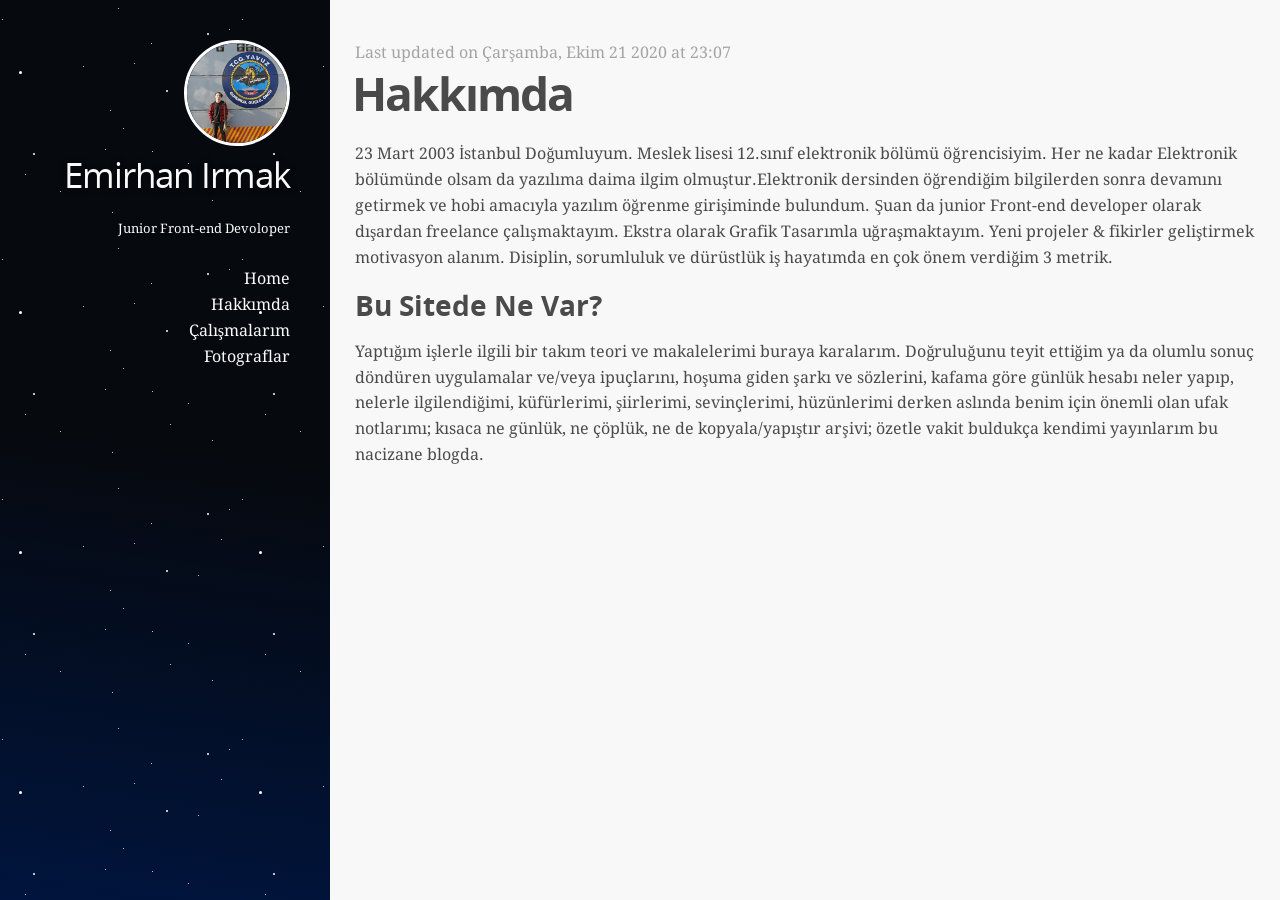
==== about/index.html @ 4f7a26f6 "first blog" ====
<!DOCTYPE html><html lang="en-us"><head><meta charset="UTF-8"><meta http-equiv="X-UA-Compatible" content="IE=edge,chrome=1"><title>Emirhan Irmak</title><meta name="description"><meta name="generator" content="Emirhan Irmak"><meta name="author" content="Emirhan Irmak, contact@emirhanirmak.me"><meta name="keywords" content="Junior Front-end devoloper"><meta name="HandheldFriendly" content="True"><meta name="MobileOptimized" content="320"><meta name="viewport" content="width=device-width,initial-scale=1.0,maximum-scale=1,user-scalable=0"><link rel="stylesheet" type="text/css" href="/styles/screen.css"><link rel="apple-touch-icon" sizes="57x57" href="/images/apple-touch-icon-57x57.png"><link rel="apple-touch-icon" sizes="60x60" href="/images/apple-touch-icon-60x60.png"><link rel="apple-touch-icon" sizes="72x72" href="/images/apple-touch-icon-72x72.png"><link rel="apple-touch-icon" sizes="76x76" href="/images/apple-touch-icon-76x76.png"><link rel="apple-touch-icon" sizes="114x114" href="/images/apple-touch-icon-114x114.png"><link rel="apple-touch-icon" sizes="120x120" href="/images/apple-touch-icon-120x120.png"><link rel="apple-touch-icon" sizes="144x144" href="/images/apple-touch-icon-144x144.png"><link rel="apple-touch-icon" sizes="152x152" href="/images/apple-touch-icon-152x152.png"><link rel="apple-touch-icon" sizes="180x180" href="/images/apple-touch-icon-180x180.png"><link rel="icon" type="image/png" sizes="16x16" href="/images/favicon-16x16.png"><link rel="icon" type="image/png" sizes="32x32" href="/images/favicon-32x32.png"><link rel="icon" type="image/png" sizes="96x96" href="/images/favicon-96x96.png"><link rel="icon" type="image/png" sizes="160x160" href="/images/favicon-160x160.png"><link rel="icon" type="image/png" sizes="192x192" href="/images/favicon-192x192.png"><meta name="msapplication-TileColor" content="#121315"><meta name="msapplication-TileImage" content="/images/mstile-144x144.png"></head><body itemscope itemtype="https://schema.org/WebPage"><header itemscope itemtype="https://schema.org/WPHeader"><a href="/"><img src="/images/yavuz.jpg" alt="Emirhan Irmak" title="Emirhan Irmak"></a><h1><a href="/" alt="Emirhan Irmak" title="Emirhan Irmak" itemprop="headline">Emirhan Irmak</a></h1><p itemprop="description">Junior Front-end Devoloper </p><nav itemscope itemtype="https://schema.org/SiteNavigationElement"><ul><li itemprop="name"><a href="/" alt="Home" title="Home" itemprop="url">Home</a></li><li itemprop="name"><a href="/about" alt="Hakkımda" title="Hakkımda" itemprop="url">Hakkımda</a></li><li itemprop="name"><a href="/works" alt="Çalışmalarım" title="Çalışmalarım" itemprop="url">Çalışmalarım</a></li><li itemprop="name"><a href="/images" alt="Fotograflar" title="Fotograflar" itemprop="url">Fotograflar</a></li></ul></nav><div class="space"></div></header><main itemscope itemtype="https://schema.org/Blog"><section class="posts"></section><article class="full"><h1 itemprop="headline"></h1><span class="post-meta">Last updated on<time itemprop="dateModified" datetime="2020-10-21T20:07:52.603Z"> Çarşamba, Ekim 21 2020 at 23:07</time></span><h1 id="Hakkimda"><a href="#Hakkimda" class="headerlink" title="Hakkımda"></a>Hakkımda</h1><p> 23 Mart 2003 İstanbul Doğumluyum. Meslek lisesi 12.sınıf elektronik bölümü öğrencisiyim. Her ne kadar Elektronik bölümünde olsam da yazılıma daima ilgim olmuştur.Elektronik dersinden öğrendiğim bilgilerden sonra devamını getirmek ve hobi amacıyla yazılım öğrenme girişiminde bulundum. Şuan da junior Front-end developer olarak dışardan freelance çalışmaktayım. Ekstra olarak Grafik Tasarımla uğraşmaktayım. Yeni projeler &amp; fikirler geliştirmek motivasyon alanım. Disiplin, sorumluluk ve dürüstlük iş hayatımda en çok önem verdiğim 3 metrik.</p>
<h3 id="Bu-Sitede-Ne-Var"><a href="#Bu-Sitede-Ne-Var" class="headerlink" title="Bu Sitede Ne Var?"></a>Bu Sitede Ne Var?</h3><p>  Yaptığım işlerle ilgili bir takım teori ve makalelerimi buraya karalarım. Doğruluğunu teyit ettiğim ya da olumlu sonuç döndüren uygulamalar ve/veya ipuçlarını, hoşuma giden şarkı ve sözlerini, kafama göre günlük hesabı neler yapıp, nelerle ilgilendiğimi, küfürlerimi, şiirlerimi, sevinçlerimi, hüzünlerimi derken aslında benim için önemli olan ufak notlarımı; kısaca ne günlük, ne çöplük, ne de kopyala/yapıştır arşivi; özetle vakit buldukça kendimi yayınlarım bu nacizane blogda.</p>
</article></main></body></html>
---- styles/screen.css ----
/*! normalize.css v3.0.2 | MIT License | git.io/normalize */

/**
 * 1. Set default font family to sans-serif.
 * 2. Prevent iOS text size adjust after orientation change, without disabling
 *    user zoom.
 */

html {
  font-family: sans-serif; /* 1 */
  -ms-text-size-adjust: 100%; /* 2 */
  -webkit-text-size-adjust: 100%; /* 2 */
}

/**
 * Remove default margin.
 */

body {
  margin: 0;
}

/* HTML5 display definitions
   ========================================================================== */

/**
 * Correct `block` display not defined for any HTML5 element in IE 8/9.
 * Correct `block` display not defined for `details` or `summary` in IE 10/11
 * and Firefox.
 * Correct `block` display not defined for `main` in IE 11.
 */

article,
aside,
details,
figcaption,
figure,
footer,
header,
hgroup,
main,
menu,
nav,
section,
summary {
  display: block;
}

/**
 * 1. Correct `inline-block` display not defined in IE 8/9.
 * 2. Normalize vertical alignment of `progress` in Chrome, Firefox, and Opera.
 */

audio,
canvas,
progress,
video {
  display: inline-block; /* 1 */
  vertical-align: baseline; /* 2 */
}

/**
 * Prevent modern browsers from displaying `audio` without controls.
 * Remove excess height in iOS 5 devices.
 */

audio:not([controls]) {
  display: none;
  height: 0;
}

/**
 * Address `[hidden]` styling not present in IE 8/9/10.
 * Hide the `template` element in IE 8/9/11, Safari, and Firefox < 22.
 */

[hidden],
template {
  display: none;
}

/* Links
   ========================================================================== */

/**
 * Remove the gray background color from active links in IE 10.
 */

a {
  background-color: transparent;
}

/**
 * Improve readability when focused and also mouse hovered in all browsers.
 */

a:active,
a:hover {
  outline: 0;
}

/* Text-level semantics
   ========================================================================== */

/**
 * Address styling not present in IE 8/9/10/11, Safari, and Chrome.
 */

abbr[title] {
  border-bottom: 1px dotted;
}

/**
 * Address style set to `bolder` in Firefox 4+, Safari, and Chrome.
 */

b,
strong {
  font-weight: bold;
}

/**
 * Address styling not present in Safari and Chrome.
 */

dfn {
  font-style: italic;
}

/**
 * Address variable `h1` font-size and margin within `section` and `article`
 * contexts in Firefox 4+, Safari, and Chrome.
 */

h1 {
  font-size: 2em;
  margin: 0.67em 0;
}

/**
 * Address styling not present in IE 8/9.
 */

mark {
  background: #ff0;
  color: #000;
}

/**
 * Address inconsistent and variable font size in all browsers.
 */

small {
  font-size: 80%;
}

/**
 * Prevent `sub` and `sup` affecting `line-height` in all browsers.
 */

sub,
sup {
  font-size: 75%;
  line-height: 0;
  position: relative;
  vertical-align: baseline;
}

sup {
  top: -0.5em;
}

sub {
  bottom: -0.25em;
}

/* Embedded content
   ========================================================================== */

/**
 * Remove border when inside `a` element in IE 8/9/10.
 */

img {
  border: 0;
}

/**
 * Correct overflow not hidden in IE 9/10/11.
 */

svg:not(:root) {
  overflow: hidden;
}

/* Grouping content
   ========================================================================== */

/**
 * Address margin not present in IE 8/9 and Safari.
 */

figure {
  margin: 1em 40px;
}

/**
 * Address differences between Firefox and other browsers.
 */

hr {
  -moz-box-sizing: content-box;
  box-sizing: content-box;
  height: 0;
}

/**
 * Contain overflow in all browsers.
 */

pre {
  overflow: auto;
}

/**
 * Address odd `em`-unit font size rendering in all browsers.
 */

code,
kbd,
pre,
samp {
  font-family: monospace, monospace;
  font-size: 1em;
}

/* Forms
   ========================================================================== */

/**
 * Known limitation: by default, Chrome and Safari on OS X allow very limited
 * styling of `select`, unless a `border` property is set.
 */

/**
 * 1. Correct color not being inherited.
 *    Known issue: affects color of disabled elements.
 * 2. Correct font properties not being inherited.
 * 3. Address margins set differently in Firefox 4+, Safari, and Chrome.
 */

button,
input,
optgroup,
select,
textarea {
  color: inherit; /* 1 */
  font: inherit; /* 2 */
  margin: 0; /* 3 */
}

/**
 * Address `overflow` set to `hidden` in IE 8/9/10/11.
 */

button {
  overflow: visible;
}

/**
 * Address inconsistent `text-transform` inheritance for `button` and `select`.
 * All other form control elements do not inherit `text-transform` values.
 * Correct `button` style inheritance in Firefox, IE 8/9/10/11, and Opera.
 * Correct `select` style inheritance in Firefox.
 */

button,
select {
  text-transform: none;
}

/**
 * 1. Avoid the WebKit bug in Android 4.0.* where (2) destroys native `audio`
 *    and `video` controls.
 * 2. Correct inability to style clickable `input` types in iOS.
 * 3. Improve usability and consistency of cursor style between image-type
 *    `input` and others.
 */

button,
html input[type="button"], /* 1 */
input[type="reset"],
input[type="submit"] {
  -webkit-appearance: button; /* 2 */
  cursor: pointer; /* 3 */
}

/**
 * Re-set default cursor for disabled elements.
 */

button[disabled],
html input[disabled] {
  cursor: default;
}

/**
 * Remove inner padding and border in Firefox 4+.
 */

button::-moz-focus-inner,
input::-moz-focus-inner {
  border: 0;
  padding: 0;
}

/**
 * Address Firefox 4+ setting `line-height` on `input` using `!important` in
 * the UA stylesheet.
 */

input {
  line-height: normal;
}

/**
 * It's recommended that you don't attempt to style these elements.
 * Firefox's implementation doesn't respect box-sizing, padding, or width.
 *
 * 1. Address box sizing set to `content-box` in IE 8/9/10.
 * 2. Remove excess padding in IE 8/9/10.
 */

input[type="checkbox"],
input[type="radio"] {
  box-sizing: border-box; /* 1 */
  padding: 0; /* 2 */
}

/**
 * Fix the cursor style for Chrome's increment/decrement buttons. For certain
 * `font-size` values of the `input`, it causes the cursor style of the
 * decrement button to change from `default` to `text`.
 */

input[type="number"]::-webkit-inner-spin-button,
input[type="number"]::-webkit-outer-spin-button {
  height: auto;
}

/**
 * 1. Address `appearance` set to `searchfield` in Safari and Chrome.
 * 2. Address `box-sizing` set to `border-box` in Safari and Chrome
 *    (include `-moz` to future-proof).
 */

input[type="search"] {
  -webkit-appearance: textfield; /* 1 */
  -moz-box-sizing: content-box;
  -webkit-box-sizing: content-box; /* 2 */
  box-sizing: content-box;
}

/**
 * Remove inner padding and search cancel button in Safari and Chrome on OS X.
 * Safari (but not Chrome) clips the cancel button when the search input has
 * padding (and `textfield` appearance).
 */

input[type="search"]::-webkit-search-cancel-button,
input[type="search"]::-webkit-search-decoration {
  -webkit-appearance: none;
}

/**
 * Define consistent border, margin, and padding.
 */

fieldset {
  border: 1px solid #c0c0c0;
  margin: 0 2px;
  padding: 0.35em 0.625em 0.75em;
}

/**
 * 1. Correct `color` not being inherited in IE 8/9/10/11.
 * 2. Remove padding so people aren't caught out if they zero out fieldsets.
 */

legend {
  border: 0; /* 1 */
  padding: 0; /* 2 */
}

/**
 * Remove default vertical scrollbar in IE 8/9/10/11.
 */

textarea {
  overflow: auto;
}

/**
 * Don't inherit the `font-weight` (applied by a rule above).
 * NOTE: the default cannot safely be changed in Chrome and Safari on OS X.
 */

optgroup {
  font-weight: bold;
}

/* Tables
   ========================================================================== */

/**
 * Remove most spacing between table cells.
 */

table {
  border-collapse: collapse;
  border-spacing: 0;
}

td,
th {
  padding: 0;
}

@font-face {
  font-family: 'Droid Serif';
  font-style: normal;
  font-weight: 400;
  src: url("../fonts/droidserif/400.woff2") format('woff2'), url("../fonts/droidserif/400.woff") format('woff');
}
@font-face {
  font-family: 'Droid Serif';
  font-style: normal;
  font-weight: 700;
  src: url("../fonts/droidserif/700.woff2") format('woff2'), url("../fonts/droidserif/700.woff") format('woff');
}
@font-face {
  font-family: 'Droid Serif';
  font-style: italic;
  font-weight: 400;
  src: url("../fonts/droidserif/400i.woff2") format('woff2'), url("../fonts/droidserif/400i.woff") format('woff');
}
@font-face {
  font-family: 'Droid Serif';
  font-style: italic;
  font-weight: 700;
  src: url("../fonts/droidserif/700i.woff2") format('woff2'), url("../fonts/droidserif/700i.woff") format('woff');
}
@font-face {
  font-family: 'Open Sans';
  font-style: normal;
  font-weight: 300;
  src: url("../fonts/opensans/300.woff2") format('woff2'), url("../fonts/opensans/300.woff") format('woff');
}
@font-face {
  font-family: 'Open Sans';
  font-style: normal;
  font-weight: 400;
  src: url("../fonts/opensans/400.woff2") format('woff2'), url("../fonts/opensans/400.woff") format('woff');
}
@font-face {
  font-family: 'Open Sans';
  font-style: normal;
  font-weight: 600;
  src: url("../fonts/opensans/600.woff2") format('woff2'), url("../fonts/opensans/600.woff") format('woff');
}
@font-face {
  font-family: 'Open Sans';
  font-style: normal;
  font-weight: 700;
  src: url("../fonts/opensans/700.woff2") format('woff2'), url("../fonts/opensans/700.woff") format('woff');
}
@font-face {
  font-family: 'Open Sans';
  font-style: normal;
  font-weight: 800;
  src: url("../fonts/opensans/800.woff2") format('woff2'), url("../fonts/opensans/800.woff") format('woff');
}
@font-face {
  font-family: 'Open Sans';
  font-style: italic;
  font-weight: 300;
  src: url("../fonts/opensans/300i.woff2") format('woff2'), url("../fonts/opensans/300i.woff") format('woff');
}
@font-face {
  font-family: 'Open Sans';
  font-style: italic;
  font-weight: 400;
  src: url("../fonts/opensans/400i.woff2") format('woff2'), url("../fonts/opensans/400i.woff") format('woff');
}
@font-face {
  font-family: 'Open Sans';
  font-style: italic;
  font-weight: 600;
  src: url("../fonts/opensans/600i.woff2") format('woff2'), url("../fonts/opensans/600i.woff") format('woff');
}
@font-face {
  font-family: 'Open Sans';
  font-style: italic;
  font-weight: 700;
  src: url("../fonts/opensans/700i.woff2") format('woff2'), url("../fonts/opensans/700i.woff") format('woff');
}
@font-face {
  font-family: 'Open Sans';
  font-style: italic;
  font-weight: 800;
  src: url("../fonts/opensans/800i.woff2") format('woff2'), url("../fonts/opensans/800i.woff") format('woff');
}
@font-face {
  font-family: 'Fira Mono';
  font-style: normal;
  font-weight: 400;
  src: url("../fonts/fira/400.woff2") format('woff2'), url("../fonts/fira/400.woff") format('woff');
}
@font-face {
  font-family: 'Fira Mono';
  font-style: normal;
  font-weight: 500;
  src: url("../fonts/fira/500.woff2") format('woff2'), url("../fonts/fira/500.woff") format('woff');
}
@font-face {
  font-family: 'Fira Mono';
  font-style: normal;
  font-weight: 700;
  src: url("../fonts/fira/700.woff2") format('woff2'), url("../fonts/fira/700.woff") format('woff');
}
html {
  font-size: 62.5%;
}
body {
  color: #4a4a4a;
  margin: 0;
  height: 100vh;
  -webkit-box-orient: vertical;
  -moz-box-orient: vertical;
  -o-box-orient: vertical;
  -webkit-flex-direction: column;
  -ms-flex-direction: column;
  flex-direction: column;
  font-family: 'Droid Serif', Georgia, serif;
  font-size: 1.62rem;
  font-weight: 400;
  line-height: 1.6em;
}
a {
  color: #141414;
  text-decoration: underline;
}
a:hover {
  -webkit-transition: color 0.3s ease;
  -moz-transition: color 0.3s ease;
  -o-transition: color 0.3s ease;
  -ms-transition: color 0.3s ease;
  transition: color 0.3s ease;
}
::-moz-selection,
::selection {
  color: #4a4a4a;
  background: #1d9cf7;
  text-shadow: none;
}
header,
main {
  overflow-y: auto;
  -webkit-overflow-scrolling: touch;
  padding: 20px;
}
header {
  background-image: -webkit-linear-gradient(82deg, hsla(220,100%,12%,1), hsla(220,40%,4%,1) 50%);
  background-image: -moz-linear-gradient(82deg, hsla(220,100%,12%,1), hsla(220,40%,4%,1) 50%);
  background-image: -o-linear-gradient(82deg, hsla(220,100%,12%,1), hsla(220,40%,4%,1) 50%);
  background-image: -ms-linear-gradient(82deg, hsla(220,100%,12%,1), hsla(220,40%,4%,1) 50%);
  background-image: linear-gradient(8deg, hsla(220,100%,12%,1), hsla(220,40%,4%,1) 50%);
  -webkit-box-flex: 1;
  -moz-box-flex: 1;
  -o-box-flex: 1;
  box-flex: 1;
  -webkit-flex: 1;
  -ms-flex: 1;
  flex: 1;
  overflow: hidden;
  position: relative;
  text-align: center;
}
header a,
header h1,
header p,
header nav {
  position: relative;
  z-index: 2;
}
header a {
  color: #fafafa;
  text-decoration: none;
}
header a:hover {
  text-decoration: underline;
}
header h1 {
  color: #1d9cf7;
  font-family: 'Open Sans', sans-serif;
  font-size: 3.5rem;
  font-weight: 400;
  letter-spacing: -1px;
  text-shadow: 0 1px 6px rgba(0,0,0,0.5);
}
header h1 a:hover {
  text-decoration: none;
}
header img {
  line-height: 0;
  margin: 0;
  border-radius: 100px;
  width: 100px;
  height: 100px;
  border: 3px solid #fff;
}
header p {
  color: #fafafa;
  font-family: 'Droid Serif', Georgia, serif;
  font-size: 1.3rem;
  font-weight: 400;
  letter-spacing: 0;
  margin: 0;
  text-shadow: 0 1px 3px rgba(0,0,0,0.35);
}
header nav ul {
  list-style: none;
  margin: 0;
  padding: 0;
}
header nav ul li {
  display: inline-block;
  padding: 12px 0 12px 12px;
}
header nav ul li:after {
  content: '·';
  padding-left: 12px;
}
header nav ul li:last-child:after {
  content: '';
}
header nav ul li {
  padding: 15px;
}
header .space {
  -webkit-animation: slide 8s linear infinite;
  -moz-animation: slide 8s linear infinite;
  -o-animation: slide 8s linear infinite;
  -ms-animation: slide 8s linear infinite;
  animation: slide 8s linear infinite;
  background-image: url("../images/stars.svg");
  background-position: center center;
  -webkit-background-size: 240px;
  -moz-background-size: 240px;
  background-size: 240px;
  height: 400%;
  left: 0;
  position: absolute;
  top: 0;
  width: 400%;
  z-index: 1;
}
main {
  background: #f8f8f8;
  -webkit-box-flex: 2;
  -moz-box-flex: 2;
  -o-box-flex: 2;
  box-flex: 2;
  -webkit-flex: 2;
  -ms-flex: 2;
  flex: 2;
  hypens: auto;
  overflow-x: hidden;
  padding: 20px;
  text-align: left;
  word-break: normal;
  word-wrap: break-word;
}
main a.article {
  color: #4a4a4a;
  text-decoration: none;
  display: block;
  max-width: 1050px;
}
main a.article:last-of-type article {
  border: none;
}
main a.article:last-of-type article:after {
  background: none;
  border: none;
  -webkit-box-shadow: none;
  box-shadow: none;
  padding-bottom: 20px;
}
main a.article:hover h2 {
  color: #136aaa;
  -webkit-transition: color 0.3s ease;
  -moz-transition: color 0.3s ease;
  -o-transition: color 0.3s ease;
  -ms-transition: color 0.3s ease;
  transition: color 0.3s ease;
}
main .page-title {
  color: #a4a4a4;
  font-family: 'Droid Serif', Georgia, serif;
  font-size: 1.62rem;
  font-style: italic;
  font-weight: 400;
  margin: 0;
  padding-bottom: 16px;
  text-align: center;
}
main .post-meta {
  color: #a4a4a4;
  display: inline-block;
  font-family: 'Droid Serif', Georgia, serif;
  font-weight: 400;
  font-size: 1.62rem;
  margin: 0;
}
main article.item {
  border-bottom: 1px solid rgba(0,0,0,0.15);
  color: #4a4a4a;
  padding: 40px 20px;
}
main article.item h2 {
  break-word: normal;
  color: #4a4a4a;
  margin-bottom: 16px;
  word-wrap: break-word;
}
main article.item p.post-excerpt {
  font-size: 1.62rem;
  line-height: 1.6em;
  margin: 16px 0 0 0;
}
main article.item:after {
  display: block;
  content: '';
  width: 7px;
  height: 7px;
  border: 1px solid #dadada 1px solid;
  position: relative;
  top: 45px;
  left: 50%;
  margin-left: -5px;
  background: #d3d3d3;
  border-radius: 100%;
  -webkit-box-shadow: #f8f8f8 0 0 0 5px;
  box-shadow: #f8f8f8 0 0 0 5px;
}
main article.full {
  padding-bottom: 20px;
  margin-top: 40px;
  max-width: 1050px;
}
main article.full h2 {
  margin: 0;
}
main article.full a {
  text-decoration: underline;
}
main article.full a:hover {
  color: #136aaa;
}
main article.full p + img {
  margin-top: 0;
}
main article.full img {
  border-radius: 3px;
  height: auto;
  margin-top: 20px;
}
main article.full blockquote {
  -webkit-box-sizing: border-box;
  -moz-box-sizing: border-box;
  box-sizing: border-box;
  margin: 1.6em 0 1.6em 0;
  padding: 0 0 0 1.6em;
  border-left: #1d9cf7 0.4em solid;
}
main article.full blockquote footer {
  text-align: left;
  padding: 0;
  border: 0;
  background: none;
  color: #4a4a4a;
  line-height: 1.6em;
  font-size: 0.9em;
}
main article.full blockquote p {
  margin: 0.8em 0;
  font-style: italic;
}
main article.full blockquote small {
  display: inline-block;
  margin: 0.8em 0 0.8em 1.5em;
  font-size: 0.9rem;
  color: #f8f8f8;
}
main article.full blockquote small:before {
  content: '\2014 \00A0';
}
main article.full blockquote ol,
main article.full blockquote ul {
  font-style: italic;
}
main article.full blockquote cite {
  font-weight: bold;
}
main article.full blockquote cite:before {
  content: '—';
  padding: 0 0.3em;
}
main article.full blockquote cite a {
  color: $link-article-color;
  font-weight: normal;
}
main article.full .noshadow {
  -webkit-box-shadow: none;
  box-shadow: none;
  border-radius: 0;
}
main article.full .logos {
  display: inline-block;
  clear: both;
}
main article.full .logos img {
  width: auto;
}
main article.full .left {
  float: left;
}
main article.full .right {
  float: right;
}
main article.full form .form-column {
  display: inline-block;
  text-align: left;
  width: 100%;
}
main article.full form .form-column input[type="name"],
main article.full form .form-column input[type="email"] {
  width: 100%;
}
main article.full form .form-column input,
main article.full form .form-column textarea {
  padding: 0.5em 0.6em;
  margin: 0;
  border: 1px solid #f8f8f8;
  -webkit-box-shadow: inset 0 1px 3px #a4a4a4;
  box-shadow: inset 0 1px 3px #a4a4a4;
  border-radius: 2px;
  -webkit-box-sizing: border-box;
  -moz-box-sizing: border-box;
  box-sizing: border-box;
  overflow: hidden;
}
main article.full form .form-column textarea {
  margin: 0.5em 0.5em 0.5em 0;
}
main article.full form .form-column input[type="checkbox"] {
  margin: 0.5em;
}
main article.full form .form-column label {
  margin-right: 0.5em;
}
main article.full form .form-column textarea {
  width: 100%;
}
main article.full form .form-column button {
  background: #1d9cf7;
  border: 1px solid #0777c7;
  -webkit-box-shadow: inset 0 0 0 1px #1d9cf7, 0 1px 3px #737373;
  box-shadow: inset 0 0 0 1px #1d9cf7, 0 1px 3px #737373;
  border-radius: 2px;
  -webkit-box-sizing: border-box;
  -moz-box-sizing: border-box;
  box-sizing: border-box;
  color: #fafafa;
  font-family: 'Open Sans', sans-serif;
  letter-spacing: 1px;
  margin: 0.5em 0.5em 0.5em 0;
  padding: 0.1em 0.6em;
  white-space: nowrap;
  text-transform: uppercase;
  text-shadow: 0 -1px 1px #0777c7;
}
main article.full .btn {
  border: none;
  font-size: inherit;
  color: #fafafa;
  background: none;
  cursor: pointer;
  display: inline-block;
  letter-spacing: 1px;
  font-weight: 700;
  outline: none;
  position: relative;
  -webkit-transition: all 0.3s;
  -moz-transition: all 0.3s;
  -o-transition: all 0.3s;
  -ms-transition: all 0.3s;
  transition: all 0.3s;
  vertical-align: middle;
}
main article.full .btn:after {
  content: '';
  position: absolute;
  z-index: -1;
  -webkit-transition: all 0.3s;
  -moz-transition: all 0.3s;
  -o-transition: all 0.3s;
  -ms-transition: all 0.3s;
  transition: all 0.3s;
}
main article.full .small-button {
  background: #1d9cf7;
  border-radius: 2px;
  -webkit-box-shadow: 0 2px #0777c7;
  box-shadow: 0 2px #0777c7;
  color: #fafafa;
  font-family: 'Open Sans', sans-serif;
  font-size: 1.4rem;
  font-weight: 700;
  line-height: 1.6;
  margin: 0;
  border: 1px solid #0777c7;
  padding: 0 5px;
  white-space: nowrap;
}
main article.full .small-button:before {
  left: 130%;
  top: 0;
}
main article.full .small-button:hover {
  -webkit-box-shadow: 0 2px #0777c7;
  box-shadow: 0 2px #0777c7;
  top: 1px;
}
main article.full .small-button:hover:before {
  left: 80%;
}
main article.full .small-button:active {
  -webkit-box-shadow: 0 0 #0777c7;
  box-shadow: 0 0 #0777c7;
  top: 2px;
}
main article.full .simple:hover {
  -webkit-box-shadow: inset 0 0 20px 1px #7fc7fb, 1px 1px 3px #55b5f9;
  box-shadow: inset 0 0 20px 1px #7fc7fb, 1px 1px 3px #55b5f9;
}
main article.full .big-button {
  background: #1d9cf7;
  color: #fafafa;
  font-family: 'Open Sans', sans-serif;
  -webkit-box-shadow: 0 6px #0777c7;
  box-shadow: 0 6px #0777c7;
  -webkit-transition: none;
  -moz-transition: none;
  -o-transition: none;
  -ms-transition: none;
  transition: none;
  border-radius: 5px;
  text-transform: uppercase;
  padding: 25px 80px;
  margin: 15px 30px;
}
main article.full .big-button:hover {
  color: #fafafa;
  -webkit-box-shadow: 0 4px #0777c7;
  box-shadow: 0 4px #0777c7;
  padding: 25px 80px;
  top: 2px;
}
main article.full .big-button:hover:before {
  left: 80%;
}
main article.full .big-button:active {
  color: #fafafa;
  -webkit-box-shadow: 0 0 #0777c7;
  box-shadow: 0 0 #0777c7;
  padding: 25px 80px;
  top: 6px;
}
main article.full .big-button:before {
  left: 130%;
  top: 0;
}
main article.full .round-button {
  border-radius: 30px;
  border: 3px solid #dfdfdf;
  color: #dfdfdf;
  font-family: 'Open Sans', sans-serif;
  padding: 10px 30px;
  overflow: hidden;
  margin: 15px 30px;
  text-transform: uppercase;
}
main article.full .round-button:hover {
  border: 3px solid $link-article-color;
  color: #136aaa;
}
main article.full .punch-button {
  background: #1d9cf7;
  border-top: 1px solid #0777c7;
  border-right: 1px solid #033050;
  border-bottom: 1px solid #022035;
  border-left: 1px solid #033050;
  border-radius: 4px;
  -webkit-box-shadow: inset 0 1px 10px 1px #55b5f9, 0 1px 0 #022035, 0 6px 0 #033050, 0 8px 4px 1px #737373;
  box-shadow: inset 0 1px 10px 1px #55b5f9, 0 1px 0 #022035, 0 6px 0 #033050, 0 8px 4px 1px #737373;
  color: #fafafa;
  font-family: 'Open Sans', sans-serif;
  font-size: 1.8rem;
  font-weight: 700;
  line-height: 1.4;
  margin-bottom: 10px;
  margin-top: 4px;
  padding: 0.4em;
  width: 12em;
  text-align: center;
  text-shadow: 0 -1px 1px #0777c7;
  text-transform: uppercase;
  -webkit-background-clip: padding-box;
}
main article.full .punch-button hr {
  display: block;
  border-color: #fafafa;
  margin-top: 0.4em;
  margin-bottom: 0;
  padding-top: 0.4em;
}
main article.full .punch-button hr:before,
main article.full .punch-button hr:after {
  display: none;
}
main article.full .punch-button span {
  display: block;
  color: #033050;
  font-family: 'Open Sans', sans-serif;
  font-size: 1.4rem;
  font-style: italic;
  letter-spacing: 1px;
  text-align: center;
  text-shadow: 0 -1px 1px #55b5f9;
  width: 80%;
  margin: 0 auto;
  text-transform: none;
}
main article.full .punch-button:hover {
  -webkit-box-shadow: inset 0 0 20px 1px #7fc7fb, 0 1px 0 #022035, 0 6px 0 #033050, 0 8px 4px 1px #737373;
  box-shadow: inset 0 0 20px 1px #7fc7fb, 0 1px 0 #022035, 0 6px 0 #033050, 0 8px 4px 1px #737373;
  cursor: pointer;
}
main article.full .punch-button:active {
  -webkit-box-shadow: inset 0 1px 10px 1px #55b5f9, 0 1px 0 #022035, 0 2px 0 #033050, 0 4px 3px 0 #737373;
  box-shadow: inset 0 1px 10px 1px #55b5f9, 0 1px 0 #022035, 0 2px 0 #033050, 0 4px 3px 0 #737373;
  margin-top: 8px;
}
main section#comments {
  border-top: 1px solid rgba(0,0,0,0.15);
  padding-top: 20px;
  max-width: 1050px;
}
main footer {
  text-align: center;
  position: relative;
  padding: 2rem 0;
  font-size: 1.3rem;
  line-height: 2.1em;
  border: 1px solid #dadada;
  color: #a4a4a4;
  background: #f1f1f1;
  border-radius: 4px;
}
main footer :not(main) > a {
  color: #6e6e6e;
  font-weight: 700;
  text-decoration: none;
}
h1,
h2,
h3,
h4,
h5,
h6 {
  font-family: 'Open Sans', sans-serif;
  font-weight: 700;
  line-height: 1;
  margin-top: 0;
  margin-bottom: 20px;
  text-rendering: optimizeLegibility;
}
h1 {
  font-size: 4.6rem;
  letter-spacing: -2px;
  line-height: 1.2em;
  text-indent: -3px;
}
h2 {
  font-size: 3.2rem;
  letter-spacing: -1px;
  line-height: 1.2em;
  text-indent: -2px;
}
h3 {
  font-size: 2.8rem;
}
h4 {
  font-size: 2.4rem;
  margin-bottom: 0;
}
h5 {
  font-size: 2rem;
}
h6 {
  font-size: 1.8rem;
}
a {
  -webkit-transition: color ease 0.3s;
  -moz-transition: color ease 0.3s;
  -o-transition: color ease 0.3s;
  -ms-transition: color ease 0.3s;
  transition: color ease 0.3s;
  text-decoration: none;
}
a:hover {
  color: $link-article-color;
}
hr {
  display: block;
  height: 1px;
  border: 0;
  border-top: #d3d3d3 1px solid;
  margin: 40px 0;
  padding: 0;
}
hr:after {
  display: block;
  content: '';
  width: 7px;
  height: 7px;
  border: 1px solid #dadada 1px solid;
  position: relative;
  top: -5px;
  left: 50%;
  margin-left: -5px;
  background: #d3d3d3;
  border-radius: 100%;
  -webkit-box-shadow: #f8f8f8 0 0 0 5px;
  box-shadow: #f8f8f8 0 0 0 5px;
}
p,
ul,
ol,
dl,
table {
  margin: 20px 0;
}
ol ol,
ul ul,
ul ol,
ol ul {
  margin: 5px 0;
}
dl dt {
  clear: left;
  float: left;
  font-weight: bold;
  margin-bottom: 12px;
  overflow: hidden;
  text-align: right;
  -o-text-overflow: ellipsis;
  text-overflow: ellipsis;
  white-space: nowrap;
  width: 180px;
}
dl dd {
  margin-left: 200px;
  margin-bottom: 12px;
}
code,
tt {
  background: #136aaa;
  border-radius: 0.2em;
  color: #fafafa;
  font-family: 'Fira Mono', monospace, sans-serif;
  font-size: 0.85em;
  font-weight: 400;
  padding: 1px 3px;
  white-space: pre-wrap;
}
pre {
  -moz-box-sizing: border-box;
  -webkit-box-sizing: border-box;
  -moz-box-sizing: border-box;
  box-sizing: border-box;
  background: #222;
  border-radius: 0.3em;
  color: #fafafa;
  font-family: 'Fira Mono', monospace, sans-serif;
  font-size: 0.9em;
  font-weight: 400;
  margin: 1.6em 0;
  overflow: auto;
  padding: 10px;
  white-space: pre;
  width: 100%;
}
pre code,
tt {
  background: transparent;
  border: none;
  font-size: inherit;
  padding: 0;
  white-space: -moz-pre-wrap;
  white-space: pre-wrap;
}
kbd {
  background: #f4f4f4;
  border: 1px solid #ccc 1px solid;
  border-radius: 3px;
  -webkit-box-shadow: 0 1px 0 rgba(0,0,0,0.2), 0 0 0 2px #fafafa inset;
  box-shadow: 0 1px 0 rgba(0,0,0,0.2), 0 0 0 2px #fafafa inset;
  color: #666;
  display: inline-block;
  font-family: 'Droid Serif', Georgia, serif;
  font-size: 0.9em;
  margin-bottom: 0.4em;
  padding: 0 5px;
  text-shadow: 0 1px 0 #fafafa;
  white-space: nowrap;
}
iframe,
.fluid-width-video-wrapper {
  display: block;
  margin: 1.6em 0;
}
/* When a video is inside the fitvids wrapper, drop the
margin on the iframe, cause it breaks stuff. */
.fluid-width-video-wrapper iframe {
  margin: 0;
}
/* Hexo: Youtube, other video container */
.video-container {
  position: relative;
  padding-top: 56.25%;
  height: 0;
  overflow: hidden;
}
.video-container iframe,
.video-container object,
.video-container embed {
  position: absolute;
  top: 0;
  left: 0;
  width: 100%;
  height: 100%;
  margin-top: 0;
}
table > tbody > tr > td {
  padding-right: 10px;
}
/* Hexo: Syntax Highlighter */
figure.highlight {
  background: #222;
  border-radius: 0.3em;
  border: 1px solid #f2f2f2;
  color: #f2f2f2;
  font-size: 0.9em;
  line-height: 1.45em;
  margin: 1em 0 2.1em 0;
  overflow: auto;
  white-space: pre;
  word-wrap: normal;
}
figure.highlight.md td.gutter {
  display: none;
}
figure.highlight figcaption {
  padding: 7px 10px;
  font-family: 'Open Sans', sans-serif;
  font-size: 0.8em;
  color: #839496;
  background: #191919;
  text-align: center;
}
figure.highlight figcaption a {
  margin-left: 0.3em;
}
figure.highlight table {
  margin: 0;
}
figure.highlight table > tbody > tr > td {
  padding: 0;
}
figure.highlight table > tbody > tr > td.gutter {
  background-color: #222;
  max-width: 40px;
  text-align: right;
}
figure.highlight table > tbody > tr > td.gutter pre span.line {
  color: #839496;
}
figure.highlight pre {
  border: none;
  border-radius: 0;
  margin: 0;
}
@media (min-width: 720px) {
  body {
    display: -webkit-box;
    display: -moz-box;
    display: -webkit-flex;
    display: -ms-flexbox;
    display: box;
    display: flex;
    -webkit-box-orient: horizontal;
    -moz-box-orient: horizontal;
    -o-box-orient: horizontal;
    -webkit-flex-direction: row;
    -ms-flex-direction: row;
    flex-direction: row;
  }
  body header {
    -webkit-box-flex: 1;
    -moz-box-flex: 1;
    -o-box-flex: 1;
    box-flex: 1;
    -webkit-flex: 1;
    -ms-flex: 1;
    flex: 1;
    overflow: hidden;
    text-align: right;
    padding: 40px;
    max-width: 250px;
  }
  body header nav ul {
    padding-top: 24px;
  }
  body header nav ul li {
    display: block;
    line-height: 1.6em;
    padding: 0;
  }
  body header nav ul li:after {
    content: '';
    padding: 0;
  }
  body main {
    -webkit-box-flex: 2;
    -moz-box-flex: 2;
    -o-box-flex: 2;
    box-flex: 2;
    -webkit-flex: 2;
    -ms-flex: 2;
    flex: 2;
    padding: 0 40px 40px 40px;
  }
  body main form .form-column input[type="name"],
  body main form .form-column input[type="email"] {
    width: 35%;
    margin: 0.5em 0.5em 0.5em 0;
  }
}
pre .comment,
pre .template_comment,
.diff pre .header,
pre .javadoc {
  color: #75715e;
}
pre .function .keyword {
  color: #66d9ef;
}
pre .keyword,
.css .rule pre .keyword,
pre .winutils,
.javascript pre .title,
.nginx pre .title,
pre .subst,
pre .request,
pre .status {
  color: #f92672;
}
pre .number,
pre .hexcolor,
.ruby pre .constant {
  color: #ae81ff;
}
pre .value {
  color: #e6db74;
}
pre .string,
pre .tag pre .value,
pre .phpdoc,
.tex pre .formula {
  color: #e6db74;
}
pre .title,
pre .id,
.coffeescript pre .params,
.scss pre .preprocessor {
  color: #f92672;
}
.javascript pre .title,
.lisp pre .title,
.clojure pre .title,
pre .subst {
  font-weight: normal;
}
pre .class pre .title,
.haskell pre .type,
.vhdl pre .literal,
.tex pre .command {
  color: #e6db74;
}
pre .literal {
  color: #ae81ff;
}
pre .tag,
pre .tag pre .title,
pre .rules pre .property,
.django pre .tag pre .keyword {
  color: #a6e22e;
  font-weight: normal;
}
pre .attribute,
pre .variable,
.lisp pre .body {
  color: #a6e22e;
}
pre .regexp {
  color: #ae81ff;
}
pre .symbol,
.ruby pre .symbol pre .string,
.lisp pre .keyword,
.tex pre .special,
pre .prompt {
  color: #f92672;
}
pre .built_in,
.lisp pre .title,
.clojure pre .built_in {
  color: #e6db74;
}
pre .preprocessor,
pre .pragma,
pre .pi,
pre .doctype,
pre .shebang,
pre .cdata {
  color: #f8f8f2;
}
pre .deletion {
  background: #75715e;
}
pre .addition {
  background: #e6db74;
}
.diff pre .change {
  background: #f92672;
}
pre .chunk {
  color: #a6e22e;
}
/* Github */
.gist table {
  margin: 0;
  font-size: 1.4rem;
}
.gist .line-number {
  min-width: 25px;
  font-size: 1.1rem;
}
.icon {
  display: inline-block;
  width: 24px;
  height: 24px;
  stroke-width: 0;
  stroke: currentColor;
  fill: currentColor;
}
.links {
  margin-top: 20px;
}
.links a {
  margin: 3px;
}
.links a:last-child {
  margin-right: 0;
}
.header-subs {
  font-size: 18px;
  width: 100%;
  text-align: center;
  display: inline-block;
  margin-top: 20px;
  background: #fff;
  padding: 10px;
  -webkit-box-sizing: border-box;
  -moz-box-sizing: border-box;
  box-sizing: border-box;
  border-radius: 4px;
  max-width: 200px;
  color: #666;
}
body.home section.posts {
  max-width: 800px;
  float: left;
  padding-right: 40px;
}
body.home section.videos {
  display: block;
}
.videos {
  display: none;
  overflow: hidden;
  margin-top: 50px;
}
.videos > section {
  margin-top: 20px;
}
.videos .video {
  margin: 0 25px 25px 0;
  max-width: 500px;
  width: 100%;
}
.videos .video img {
  width: 100%;
  max-width: 500px;
  min-width: 196px;
}
.videos .video h2 {
  text-indent: 0;
  font-size: 16px;
  margin: 0;
}
.videos .video h2 a {
  color: #167ac6;
  margin-bottom: 5px;
  display: block;
}
.videos .video h2 time {
  font-size: 13px;
  margin: 3px 0 5px;
  color: #767676;
  font-weight: 400;
  display: block;
}
.videos .video article {
  line-height: 20px;
  font-size: 13px;
}
@media (max-width: 1480px) {
  body main {
    padding: 0 30px 30px 30px;
  }
  body.home section.posts {
    max-width: 700px;
  }
}
@media (max-width: 1350px) {
  body main {
    padding: 0 25px 25px 25px;
  }
  body.home section.posts {
    max-width: 600px;
  }
}
@media (max-width: 1200px) {
  body.home section.posts {
    max-width: 500px;
  }
}
@media (max-width: 1080px) {
  body.home section.posts {
    width: 100%;
    max-width: inherit;
  }
  body .videos {
    float: left;
  }
}
@-moz-keyframes slide {
  0% {
    -webkit-transform: translate3d(0, 0, 0);
    -moz-transform: translate3d(0, 0, 0);
    -o-transform: translate3d(0, 0, 0);
    -ms-transform: translate3d(0, 0, 0);
    transform: translate3d(0, 0, 0);
  }
  100% {
    -webkit-transform: translate3d(-240px, -240px, 0);
    -moz-transform: translate3d(-240px, -240px, 0);
    -o-transform: translate3d(-240px, -240px, 0);
    -ms-transform: translate3d(-240px, -240px, 0);
    transform: translate3d(-240px, -240px, 0);
  }
}
@-webkit-keyframes slide {
  0% {
    -webkit-transform: translate3d(0, 0, 0);
    -moz-transform: translate3d(0, 0, 0);
    -o-transform: translate3d(0, 0, 0);
    -ms-transform: translate3d(0, 0, 0);
    transform: translate3d(0, 0, 0);
  }
  100% {
    -webkit-transform: translate3d(-240px, -240px, 0);
    -moz-transform: translate3d(-240px, -240px, 0);
    -o-transform: translate3d(-240px, -240px, 0);
    -ms-transform: translate3d(-240px, -240px, 0);
    transform: translate3d(-240px, -240px, 0);
  }
}
@-o-keyframes slide {
  0% {
    -webkit-transform: translate3d(0, 0, 0);
    -moz-transform: translate3d(0, 0, 0);
    -o-transform: translate3d(0, 0, 0);
    -ms-transform: translate3d(0, 0, 0);
    transform: translate3d(0, 0, 0);
  }
  100% {
    -webkit-transform: translate3d(-240px, -240px, 0);
    -moz-transform: translate3d(-240px, -240px, 0);
    -o-transform: translate3d(-240px, -240px, 0);
    -ms-transform: translate3d(-240px, -240px, 0);
    transform: translate3d(-240px, -240px, 0);
  }
}
@keyframes slide {
  0% {
    -webkit-transform: translate3d(0, 0, 0);
    -moz-transform: translate3d(0, 0, 0);
    -o-transform: translate3d(0, 0, 0);
    -ms-transform: translate3d(0, 0, 0);
    transform: translate3d(0, 0, 0);
  }
  100% {
    -webkit-transform: translate3d(-240px, -240px, 0);
    -moz-transform: translate3d(-240px, -240px, 0);
    -o-transform: translate3d(-240px, -240px, 0);
    -ms-transform: translate3d(-240px, -240px, 0);
    transform: translate3d(-240px, -240px, 0);
  }
}
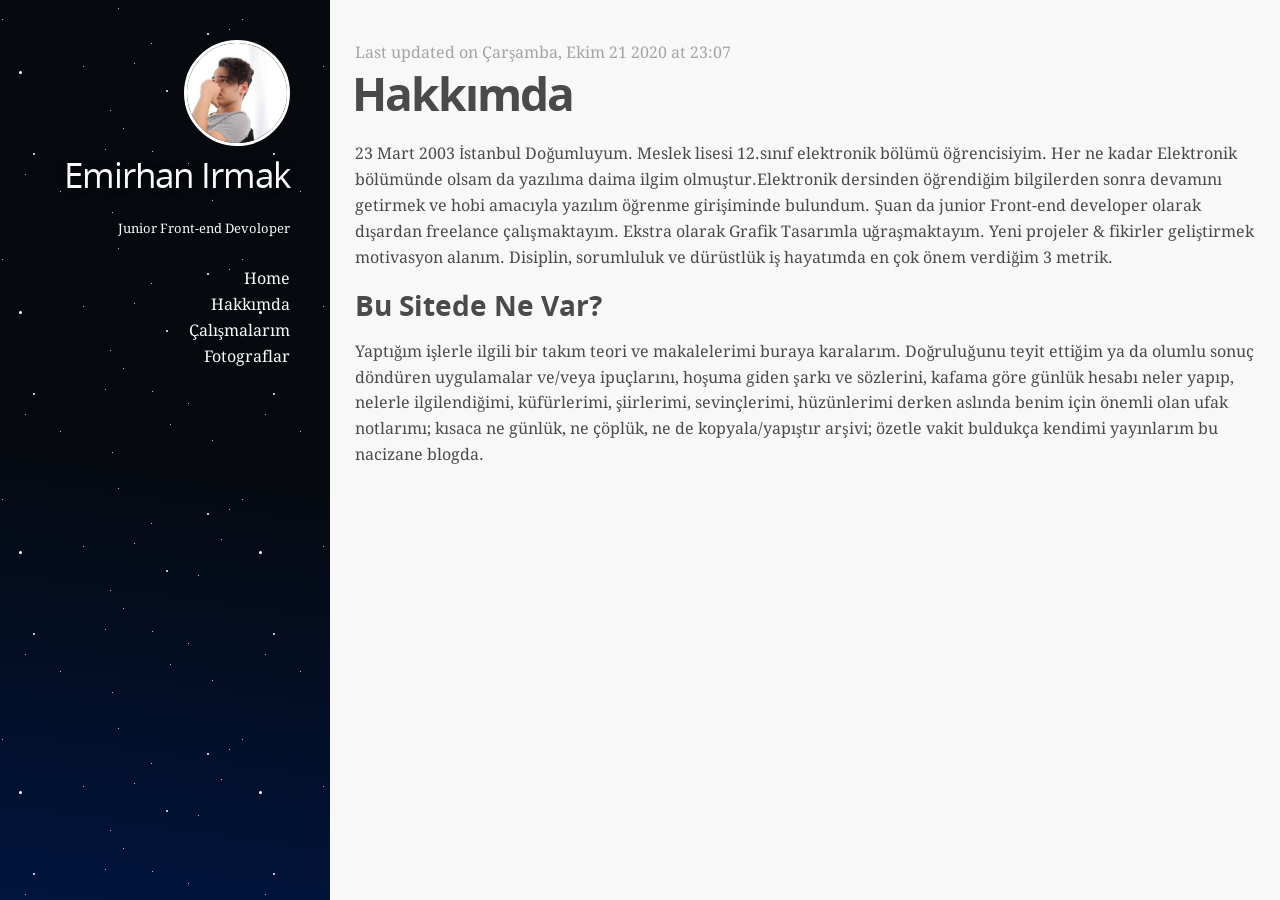
==== commit baf787ea: "first commit" ====
--- a/about/index.html
+++ b/about/index.html
@@ -1,3 +1,3 @@
-<!DOCTYPE html><html lang="en-us"><head><meta charset="UTF-8"><meta http-equiv="X-UA-Compatible" content="IE=edge,chrome=1"><title>Emirhan Irmak</title><meta name="description"><meta name="generator" content="Emirhan Irmak"><meta name="author" content="Emirhan Irmak, contact@emirhanirmak.me"><meta name="keywords" content="Junior Front-end devoloper"><meta name="HandheldFriendly" content="True"><meta name="MobileOptimized" content="320"><meta name="viewport" content="width=device-width,initial-scale=1.0,maximum-scale=1,user-scalable=0"><link rel="stylesheet" type="text/css" href="/styles/screen.css"><link rel="apple-touch-icon" sizes="57x57" href="/images/apple-touch-icon-57x57.png"><link rel="apple-touch-icon" sizes="60x60" href="/images/apple-touch-icon-60x60.png"><link rel="apple-touch-icon" sizes="72x72" href="/images/apple-touch-icon-72x72.png"><link rel="apple-touch-icon" sizes="76x76" href="/images/apple-touch-icon-76x76.png"><link rel="apple-touch-icon" sizes="114x114" href="/images/apple-touch-icon-114x114.png"><link rel="apple-touch-icon" sizes="120x120" href="/images/apple-touch-icon-120x120.png"><link rel="apple-touch-icon" sizes="144x144" href="/images/apple-touch-icon-144x144.png"><link rel="apple-touch-icon" sizes="152x152" href="/images/apple-touch-icon-152x152.png"><link rel="apple-touch-icon" sizes="180x180" href="/images/apple-touch-icon-180x180.png"><link rel="icon" type="image/png" sizes="16x16" href="/images/favicon-16x16.png"><link rel="icon" type="image/png" sizes="32x32" href="/images/favicon-32x32.png"><link rel="icon" type="image/png" sizes="96x96" href="/images/favicon-96x96.png"><link rel="icon" type="image/png" sizes="160x160" href="/images/favicon-160x160.png"><link rel="icon" type="image/png" sizes="192x192" href="/images/favicon-192x192.png"><meta name="msapplication-TileColor" content="#121315"><meta name="msapplication-TileImage" content="/images/mstile-144x144.png"></head><body itemscope itemtype="https://schema.org/WebPage"><header itemscope itemtype="https://schema.org/WPHeader"><a href="/"><img src="/images/yavuz.jpg" alt="Emirhan Irmak" title="Emirhan Irmak"></a><h1><a href="/" alt="Emirhan Irmak" title="Emirhan Irmak" itemprop="headline">Emirhan Irmak</a></h1><p itemprop="description">Junior Front-end Devoloper </p><nav itemscope itemtype="https://schema.org/SiteNavigationElement"><ul><li itemprop="name"><a href="/" alt="Home" title="Home" itemprop="url">Home</a></li><li itemprop="name"><a href="/about" alt="Hakkımda" title="Hakkımda" itemprop="url">Hakkımda</a></li><li itemprop="name"><a href="/works" alt="Çalışmalarım" title="Çalışmalarım" itemprop="url">Çalışmalarım</a></li><li itemprop="name"><a href="/images" alt="Fotograflar" title="Fotograflar" itemprop="url">Fotograflar</a></li></ul></nav><div class="space"></div></header><main itemscope itemtype="https://schema.org/Blog"><section class="posts"></section><article class="full"><h1 itemprop="headline"></h1><span class="post-meta">Last updated on<time itemprop="dateModified" datetime="2020-10-21T20:07:52.603Z"> Çarşamba, Ekim 21 2020 at 23:07</time></span><h1 id="Hakkimda"><a href="#Hakkimda" class="headerlink" title="Hakkımda"></a>Hakkımda</h1><p> 23 Mart 2003 İstanbul Doğumluyum. Meslek lisesi 12.sınıf elektronik bölümü öğrencisiyim. Her ne kadar Elektronik bölümünde olsam da yazılıma daima ilgim olmuştur.Elektronik dersinden öğrendiğim bilgilerden sonra devamını getirmek ve hobi amacıyla yazılım öğrenme girişiminde bulundum. Şuan da junior Front-end developer olarak dışardan freelance çalışmaktayım. Ekstra olarak Grafik Tasarımla uğraşmaktayım. Yeni projeler &amp; fikirler geliştirmek motivasyon alanım. Disiplin, sorumluluk ve dürüstlük iş hayatımda en çok önem verdiğim 3 metrik.</p>
+<!DOCTYPE html><html lang="en-us"><head><meta charset="UTF-8"><meta http-equiv="X-UA-Compatible" content="IE=edge,chrome=1"><title>Emirhan Irmak</title><meta name="description"><meta name="generator" content="Emirhan Irmak"><meta name="author" content="Emirhan Irmak, contact@emirhanirmak.me"><meta name="keywords" content="Junior Front-end devoloper"><meta name="HandheldFriendly" content="True"><meta name="MobileOptimized" content="320"><meta name="viewport" content="width=device-width,initial-scale=1.0,maximum-scale=1,user-scalable=0"><link rel="stylesheet" type="text/css" href="/styles/screen.css"><link rel="apple-touch-icon" sizes="57x57" href="/images/apple-touch-icon-57x57.png"><link rel="apple-touch-icon" sizes="60x60" href="/images/apple-touch-icon-60x60.png"><link rel="apple-touch-icon" sizes="72x72" href="/images/apple-touch-icon-72x72.png"><link rel="apple-touch-icon" sizes="76x76" href="/images/apple-touch-icon-76x76.png"><link rel="apple-touch-icon" sizes="114x114" href="/images/apple-touch-icon-114x114.png"><link rel="apple-touch-icon" sizes="120x120" href="/images/apple-touch-icon-120x120.png"><link rel="apple-touch-icon" sizes="144x144" href="/images/apple-touch-icon-144x144.png"><link rel="apple-touch-icon" sizes="152x152" href="/images/apple-touch-icon-152x152.png"><link rel="apple-touch-icon" sizes="180x180" href="/images/apple-touch-icon-180x180.png"><link rel="icon" type="image/png" sizes="16x16" href="/images/favicon-16x16.png"><link rel="icon" type="image/png" sizes="32x32" href="/images/favicon-32x32.png"><link rel="icon" type="image/png" sizes="96x96" href="/images/favicon-96x96.png"><link rel="icon" type="image/png" sizes="160x160" href="/images/favicon-160x160.png"><link rel="icon" type="image/png" sizes="192x192" href="/images/favicon-192x192.png"><meta name="msapplication-TileColor" content="#121315"><meta name="msapplication-TileImage" content="/images/mstile-144x144.png"></head><body itemscope itemtype="https://schema.org/WebPage"><header itemscope itemtype="https://schema.org/WPHeader"><a href="/"><img src="/images/image.jpg" alt="Emirhan Irmak" title="Emirhan Irmak"></a><h1><a href="/" alt="Emirhan Irmak" title="Emirhan Irmak" itemprop="headline">Emirhan Irmak</a></h1><p itemprop="description">Junior Front-end Devoloper </p><nav itemscope itemtype="https://schema.org/SiteNavigationElement"><ul><li itemprop="name"><a href="/" alt="Home" title="Home" itemprop="url">Home</a></li><li itemprop="name"><a href="/about" alt="Hakkımda" title="Hakkımda" itemprop="url">Hakkımda</a></li><li itemprop="name"><a href="/works" alt="Çalışmalarım" title="Çalışmalarım" itemprop="url">Çalışmalarım</a></li><li itemprop="name"><a href="/images" alt="Fotograflar" title="Fotograflar" itemprop="url">Fotograflar</a></li></ul></nav><div class="space"></div></header><main itemscope itemtype="https://schema.org/Blog"><section class="posts"></section><article class="full"><h1 itemprop="headline"></h1><span class="post-meta">Last updated on<time itemprop="dateModified" datetime="2020-10-21T20:07:52.603Z"> Çarşamba, Ekim 21 2020 at 23:07</time></span><h1 id="Hakkimda"><a href="#Hakkimda" class="headerlink" title="Hakkımda"></a>Hakkımda</h1><p> 23 Mart 2003 İstanbul Doğumluyum. Meslek lisesi 12.sınıf elektronik bölümü öğrencisiyim. Her ne kadar Elektronik bölümünde olsam da yazılıma daima ilgim olmuştur.Elektronik dersinden öğrendiğim bilgilerden sonra devamını getirmek ve hobi amacıyla yazılım öğrenme girişiminde bulundum. Şuan da junior Front-end developer olarak dışardan freelance çalışmaktayım. Ekstra olarak Grafik Tasarımla uğraşmaktayım. Yeni projeler &amp; fikirler geliştirmek motivasyon alanım. Disiplin, sorumluluk ve dürüstlük iş hayatımda en çok önem verdiğim 3 metrik.</p>
 <h3 id="Bu-Sitede-Ne-Var"><a href="#Bu-Sitede-Ne-Var" class="headerlink" title="Bu Sitede Ne Var?"></a>Bu Sitede Ne Var?</h3><p>  Yaptığım işlerle ilgili bir takım teori ve makalelerimi buraya karalarım. Doğruluğunu teyit ettiğim ya da olumlu sonuç döndüren uygulamalar ve/veya ipuçlarını, hoşuma giden şarkı ve sözlerini, kafama göre günlük hesabı neler yapıp, nelerle ilgilendiğimi, küfürlerimi, şiirlerimi, sevinçlerimi, hüzünlerimi derken aslında benim için önemli olan ufak notlarımı; kısaca ne günlük, ne çöplük, ne de kopyala/yapıştır arşivi; özetle vakit buldukça kendimi yayınlarım bu nacizane blogda.</p>
 </article></main></body></html>
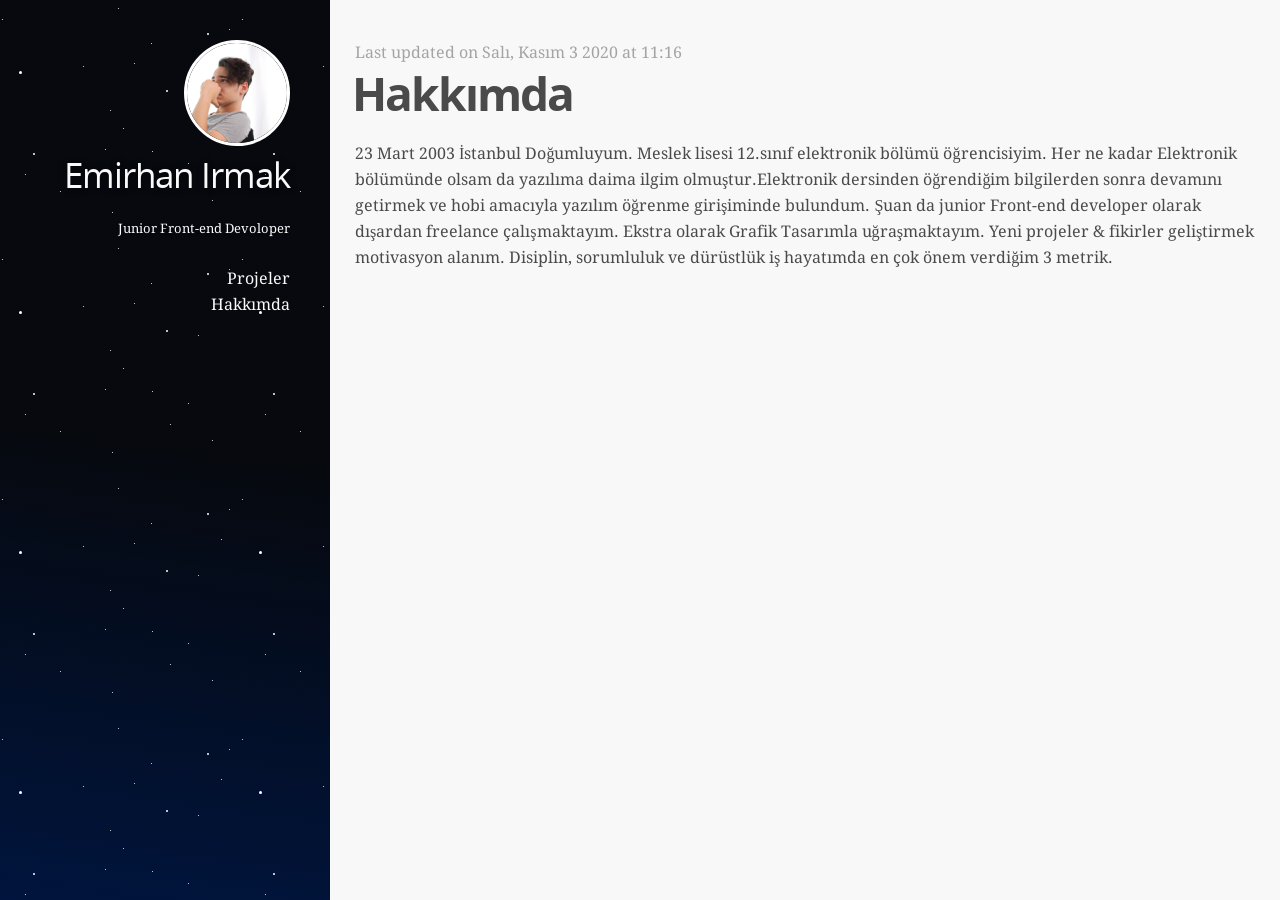
==== commit 2aaecbc2: "build" ====
--- a/about/index.html
+++ b/about/index.html
@@ -1,3 +1,2 @@
-<!DOCTYPE html><html lang="en-us"><head><meta charset="UTF-8"><meta http-equiv="X-UA-Compatible" content="IE=edge,chrome=1"><title>Emirhan Irmak</title><meta name="description"><meta name="generator" content="Emirhan Irmak"><meta name="author" content="Emirhan Irmak, contact@emirhanirmak.me"><meta name="keywords" content="Junior Front-end devoloper"><meta name="HandheldFriendly" content="True"><meta name="MobileOptimized" content="320"><meta name="viewport" content="width=device-width,initial-scale=1.0,maximum-scale=1,user-scalable=0"><link rel="stylesheet" type="text/css" href="/styles/screen.css"><link rel="apple-touch-icon" sizes="57x57" href="/images/apple-touch-icon-57x57.png"><link rel="apple-touch-icon" sizes="60x60" href="/images/apple-touch-icon-60x60.png"><link rel="apple-touch-icon" sizes="72x72" href="/images/apple-touch-icon-72x72.png"><link rel="apple-touch-icon" sizes="76x76" href="/images/apple-touch-icon-76x76.png"><link rel="apple-touch-icon" sizes="114x114" href="/images/apple-touch-icon-114x114.png"><link rel="apple-touch-icon" sizes="120x120" href="/images/apple-touch-icon-120x120.png"><link rel="apple-touch-icon" sizes="144x144" href="/images/apple-touch-icon-144x144.png"><link rel="apple-touch-icon" sizes="152x152" href="/images/apple-touch-icon-152x152.png"><link rel="apple-touch-icon" sizes="180x180" href="/images/apple-touch-icon-180x180.png"><link rel="icon" type="image/png" sizes="16x16" href="/images/favicon-16x16.png"><link rel="icon" type="image/png" sizes="32x32" href="/images/favicon-32x32.png"><link rel="icon" type="image/png" sizes="96x96" href="/images/favicon-96x96.png"><link rel="icon" type="image/png" sizes="160x160" href="/images/favicon-160x160.png"><link rel="icon" type="image/png" sizes="192x192" href="/images/favicon-192x192.png"><meta name="msapplication-TileColor" content="#121315"><meta name="msapplication-TileImage" content="/images/mstile-144x144.png"></head><body itemscope itemtype="https://schema.org/WebPage"><header itemscope itemtype="https://schema.org/WPHeader"><a href="/"><img src="/images/image.jpg" alt="Emirhan Irmak" title="Emirhan Irmak"></a><h1><a href="/" alt="Emirhan Irmak" title="Emirhan Irmak" itemprop="headline">Emirhan Irmak</a></h1><p itemprop="description">Junior Front-end Devoloper </p><nav itemscope itemtype="https://schema.org/SiteNavigationElement"><ul><li itemprop="name"><a href="/" alt="Home" title="Home" itemprop="url">Home</a></li><li itemprop="name"><a href="/about" alt="Hakkımda" title="Hakkımda" itemprop="url">Hakkımda</a></li><li itemprop="name"><a href="/works" alt="Çalışmalarım" title="Çalışmalarım" itemprop="url">Çalışmalarım</a></li><li itemprop="name"><a href="/images" alt="Fotograflar" title="Fotograflar" itemprop="url">Fotograflar</a></li></ul></nav><div class="space"></div></header><main itemscope itemtype="https://schema.org/Blog"><section class="posts"></section><article class="full"><h1 itemprop="headline"></h1><span class="post-meta">Last updated on<time itemprop="dateModified" datetime="2020-10-21T20:07:52.603Z"> Çarşamba, Ekim 21 2020 at 23:07</time></span><h1 id="Hakkimda"><a href="#Hakkimda" class="headerlink" title="Hakkımda"></a>Hakkımda</h1><p> 23 Mart 2003 İstanbul Doğumluyum. Meslek lisesi 12.sınıf elektronik bölümü öğrencisiyim. Her ne kadar Elektronik bölümünde olsam da yazılıma daima ilgim olmuştur.Elektronik dersinden öğrendiğim bilgilerden sonra devamını getirmek ve hobi amacıyla yazılım öğrenme girişiminde bulundum. Şuan da junior Front-end developer olarak dışardan freelance çalışmaktayım. Ekstra olarak Grafik Tasarımla uğraşmaktayım. Yeni projeler &amp; fikirler geliştirmek motivasyon alanım. Disiplin, sorumluluk ve dürüstlük iş hayatımda en çok önem verdiğim 3 metrik.</p>
-<h3 id="Bu-Sitede-Ne-Var"><a href="#Bu-Sitede-Ne-Var" class="headerlink" title="Bu Sitede Ne Var?"></a>Bu Sitede Ne Var?</h3><p>  Yaptığım işlerle ilgili bir takım teori ve makalelerimi buraya karalarım. Doğruluğunu teyit ettiğim ya da olumlu sonuç döndüren uygulamalar ve/veya ipuçlarını, hoşuma giden şarkı ve sözlerini, kafama göre günlük hesabı neler yapıp, nelerle ilgilendiğimi, küfürlerimi, şiirlerimi, sevinçlerimi, hüzünlerimi derken aslında benim için önemli olan ufak notlarımı; kısaca ne günlük, ne çöplük, ne de kopyala/yapıştır arşivi; özetle vakit buldukça kendimi yayınlarım bu nacizane blogda.</p>
+<!DOCTYPE html><html lang="en-us"><head><meta charset="UTF-8"><meta http-equiv="X-UA-Compatible" content="IE=edge,chrome=1"><title>Emirhan Irmak</title><meta name="description"><meta name="generator" content="Emirhan Irmak"><meta name="author" content="Emirhan Irmak, contact@emirhanirmak.me"><meta name="keywords" content="Junior Front-end developer"><meta name="HandheldFriendly" content="True"><meta name="MobileOptimized" content="320"><meta name="viewport" content="width=device-width,initial-scale=1.0,maximum-scale=1,user-scalable=0"><link rel="stylesheet" type="text/css" href="/styles/screen.css"><link rel="apple-touch-icon" sizes="57x57" href="/images/apple-touch-icon-57x57.png"><link rel="apple-touch-icon" sizes="60x60" href="/images/apple-touch-icon-60x60.png"><link rel="apple-touch-icon" sizes="72x72" href="/images/apple-touch-icon-72x72.png"><link rel="apple-touch-icon" sizes="76x76" href="/images/apple-touch-icon-76x76.png"><link rel="apple-touch-icon" sizes="114x114" href="/images/apple-touch-icon-114x114.png"><link rel="apple-touch-icon" sizes="120x120" href="/images/apple-touch-icon-120x120.png"><link rel="apple-touch-icon" sizes="144x144" href="/images/apple-touch-icon-144x144.png"><link rel="apple-touch-icon" sizes="152x152" href="/images/apple-touch-icon-152x152.png"><link rel="apple-touch-icon" sizes="180x180" href="/images/apple-touch-icon-180x180.png"><link rel="icon" type="image/png" sizes="16x16" href="/images/favicon-16x16.png"><link rel="icon" type="image/png" sizes="32x32" href="/images/favicon-32x32.png"><link rel="icon" type="image/png" sizes="96x96" href="/images/favicon-96x96.png"><link rel="icon" type="image/png" sizes="160x160" href="/images/favicon-160x160.png"><link rel="icon" type="image/png" sizes="192x192" href="/images/favicon-192x192.png"><meta name="msapplication-TileColor" content="#121315"><meta name="msapplication-TileImage" content="/images/mstile-144x144.png"></head><body itemscope itemtype="https://schema.org/WebPage"><header itemscope itemtype="https://schema.org/WPHeader"><a href="/"><img src="/images/image.jpg" alt="Emirhan Irmak" title="Emirhan Irmak"></a><h1><a href="/" alt="Emirhan Irmak" title="Emirhan Irmak" itemprop="headline">Emirhan Irmak</a></h1><p itemprop="description">Junior Front-end Devoloper </p><nav itemscope itemtype="https://schema.org/SiteNavigationElement"><ul><li itemprop="name"><a href="/" alt="Projeler" title="Projeler" itemprop="url">Projeler</a></li><li itemprop="name"><a href="/about" alt="Hakkımda" title="Hakkımda" itemprop="url">Hakkımda</a></li></ul></nav><div class="space"></div></header><main itemscope itemtype="https://schema.org/Blog"><section class="posts"></section><article class="full"><h1 itemprop="headline"></h1><span class="post-meta">Last updated on<time itemprop="dateModified" datetime="2020-11-03T08:16:19.860Z"> Salı, Kasım 3 2020 at 11:16</time></span><h1 id="Hakkimda"><a href="#Hakkimda" class="headerlink" title="Hakkımda"></a>Hakkımda</h1><p> 23 Mart 2003 İstanbul Doğumluyum. Meslek lisesi 12.sınıf elektronik bölümü öğrencisiyim. Her ne kadar Elektronik bölümünde olsam da yazılıma daima ilgim olmuştur.Elektronik dersinden öğrendiğim bilgilerden sonra devamını getirmek ve hobi amacıyla yazılım öğrenme girişiminde bulundum. Şuan da junior Front-end developer olarak dışardan freelance çalışmaktayım. Ekstra olarak Grafik Tasarımla uğraşmaktayım. Yeni projeler &amp; fikirler geliştirmek motivasyon alanım. Disiplin, sorumluluk ve dürüstlük iş hayatımda en çok önem verdiğim 3 metrik.</p>
 </article></main></body></html>
--- a/styles/screen.css
+++ b/styles/screen.css
@@ -773,7 +773,7 @@
 }
 main article.full img {
   border-radius: 3px;
-  height: auto;
+  height: 300px;
   margin-top: 20px;
 }
 main article.full blockquote {
@@ -1588,6 +1588,8 @@
     float: left;
   }
 }
+@media (max-width: 420px) {
+}
 @-moz-keyframes slide {
   0% {
     -webkit-transform: translate3d(0, 0, 0);
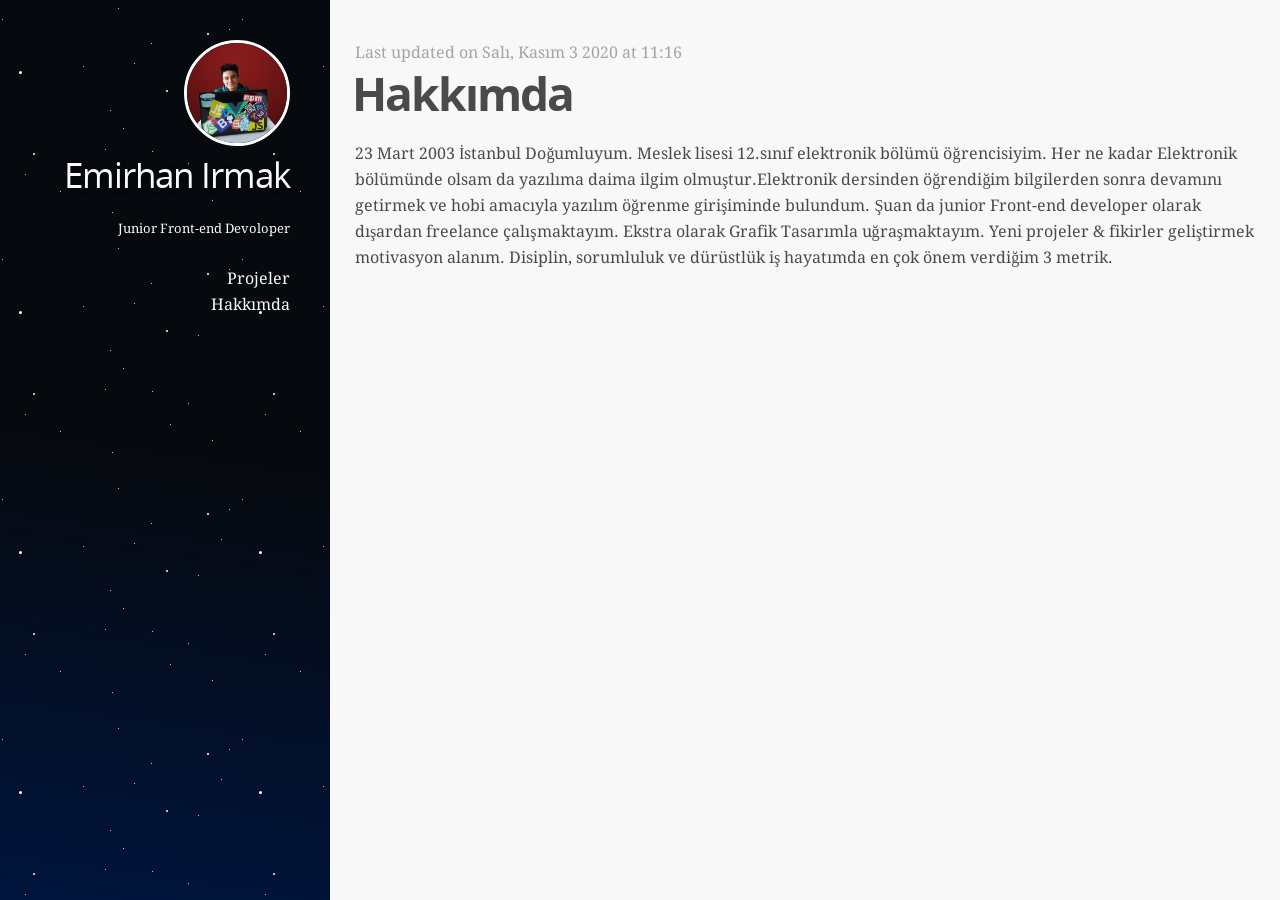
==== commit 998cef56: "cv build 2" ====
--- a/about/index.html
+++ b/about/index.html
@@ -1,2 +1,2 @@
-<!DOCTYPE html><html lang="en-us"><head><meta charset="UTF-8"><meta http-equiv="X-UA-Compatible" content="IE=edge,chrome=1"><title>Emirhan Irmak</title><meta name="description"><meta name="generator" content="Emirhan Irmak"><meta name="author" content="Emirhan Irmak, contact@emirhanirmak.me"><meta name="keywords" content="Junior Front-end developer"><meta name="HandheldFriendly" content="True"><meta name="MobileOptimized" content="320"><meta name="viewport" content="width=device-width,initial-scale=1.0,maximum-scale=1,user-scalable=0"><link rel="stylesheet" type="text/css" href="/styles/screen.css"><link rel="apple-touch-icon" sizes="57x57" href="/images/apple-touch-icon-57x57.png"><link rel="apple-touch-icon" sizes="60x60" href="/images/apple-touch-icon-60x60.png"><link rel="apple-touch-icon" sizes="72x72" href="/images/apple-touch-icon-72x72.png"><link rel="apple-touch-icon" sizes="76x76" href="/images/apple-touch-icon-76x76.png"><link rel="apple-touch-icon" sizes="114x114" href="/images/apple-touch-icon-114x114.png"><link rel="apple-touch-icon" sizes="120x120" href="/images/apple-touch-icon-120x120.png"><link rel="apple-touch-icon" sizes="144x144" href="/images/apple-touch-icon-144x144.png"><link rel="apple-touch-icon" sizes="152x152" href="/images/apple-touch-icon-152x152.png"><link rel="apple-touch-icon" sizes="180x180" href="/images/apple-touch-icon-180x180.png"><link rel="icon" type="image/png" sizes="16x16" href="/images/favicon-16x16.png"><link rel="icon" type="image/png" sizes="32x32" href="/images/favicon-32x32.png"><link rel="icon" type="image/png" sizes="96x96" href="/images/favicon-96x96.png"><link rel="icon" type="image/png" sizes="160x160" href="/images/favicon-160x160.png"><link rel="icon" type="image/png" sizes="192x192" href="/images/favicon-192x192.png"><meta name="msapplication-TileColor" content="#121315"><meta name="msapplication-TileImage" content="/images/mstile-144x144.png"></head><body itemscope itemtype="https://schema.org/WebPage"><header itemscope itemtype="https://schema.org/WPHeader"><a href="/"><img src="/images/image.jpg" alt="Emirhan Irmak" title="Emirhan Irmak"></a><h1><a href="/" alt="Emirhan Irmak" title="Emirhan Irmak" itemprop="headline">Emirhan Irmak</a></h1><p itemprop="description">Junior Front-end Devoloper </p><nav itemscope itemtype="https://schema.org/SiteNavigationElement"><ul><li itemprop="name"><a href="/" alt="Projeler" title="Projeler" itemprop="url">Projeler</a></li><li itemprop="name"><a href="/about" alt="Hakkımda" title="Hakkımda" itemprop="url">Hakkımda</a></li></ul></nav><div class="space"></div></header><main itemscope itemtype="https://schema.org/Blog"><section class="posts"></section><article class="full"><h1 itemprop="headline"></h1><span class="post-meta">Last updated on<time itemprop="dateModified" datetime="2020-11-03T08:16:19.860Z"> Salı, Kasım 3 2020 at 11:16</time></span><h1 id="Hakkimda"><a href="#Hakkimda" class="headerlink" title="Hakkımda"></a>Hakkımda</h1><p> 23 Mart 2003 İstanbul Doğumluyum. Meslek lisesi 12.sınıf elektronik bölümü öğrencisiyim. Her ne kadar Elektronik bölümünde olsam da yazılıma daima ilgim olmuştur.Elektronik dersinden öğrendiğim bilgilerden sonra devamını getirmek ve hobi amacıyla yazılım öğrenme girişiminde bulundum. Şuan da junior Front-end developer olarak dışardan freelance çalışmaktayım. Ekstra olarak Grafik Tasarımla uğraşmaktayım. Yeni projeler &amp; fikirler geliştirmek motivasyon alanım. Disiplin, sorumluluk ve dürüstlük iş hayatımda en çok önem verdiğim 3 metrik.</p>
+<!DOCTYPE html><html lang="en-us"><head><meta charset="UTF-8"><meta http-equiv="X-UA-Compatible" content="IE=edge,chrome=1"><title>Emirhan Irmak</title><meta name="description"><meta name="generator" content="Emirhan Irmak"><meta name="author" content="Emirhan Irmak, contact@emirhanirmak.me"><meta name="keywords" content="Junior Front-end developer"><meta name="HandheldFriendly" content="True"><meta name="MobileOptimized" content="320"><meta name="viewport" content="width=device-width,initial-scale=1.0,maximum-scale=1,user-scalable=0"><link rel="stylesheet" type="text/css" href="/styles/screen.css"><link rel="apple-touch-icon" sizes="57x57" href="/images/apple-touch-icon-57x57.png"><link rel="apple-touch-icon" sizes="60x60" href="/images/apple-touch-icon-60x60.png"><link rel="apple-touch-icon" sizes="72x72" href="/images/apple-touch-icon-72x72.png"><link rel="apple-touch-icon" sizes="76x76" href="/images/apple-touch-icon-76x76.png"><link rel="apple-touch-icon" sizes="114x114" href="/images/apple-touch-icon-114x114.png"><link rel="apple-touch-icon" sizes="120x120" href="/images/apple-touch-icon-120x120.png"><link rel="apple-touch-icon" sizes="144x144" href="/images/apple-touch-icon-144x144.png"><link rel="apple-touch-icon" sizes="152x152" href="/images/apple-touch-icon-152x152.png"><link rel="apple-touch-icon" sizes="180x180" href="/images/apple-touch-icon-180x180.png"><link rel="icon" type="image/png" sizes="16x16" href="/images/favicon-16x16.png"><link rel="icon" type="image/png" sizes="32x32" href="/images/favicon-32x32.png"><link rel="icon" type="image/png" sizes="96x96" href="/images/favicon-96x96.png"><link rel="icon" type="image/png" sizes="160x160" href="/images/favicon-160x160.png"><link rel="icon" type="image/png" sizes="192x192" href="/images/favicon-192x192.png"><meta name="msapplication-TileColor" content="#121315"><meta name="msapplication-TileImage" content="/images/mstile-144x144.png"></head><body itemscope itemtype="https://schema.org/WebPage"><header itemscope itemtype="https://schema.org/WPHeader"><a href="/"><img src="/images/hero.jpg" alt="Emirhan Irmak" title="Emirhan Irmak"></a><h1><a href="/" alt="Emirhan Irmak" title="Emirhan Irmak" itemprop="headline">Emirhan Irmak</a></h1><p itemprop="description">Junior Front-end Devoloper </p><nav itemscope itemtype="https://schema.org/SiteNavigationElement"><ul><li itemprop="name"><a href="/" alt="Projeler" title="Projeler" itemprop="url">Projeler</a></li><li itemprop="name"><a href="/about" alt="Hakkımda" title="Hakkımda" itemprop="url">Hakkımda</a></li></ul></nav><div class="space"></div></header><main itemscope itemtype="https://schema.org/Blog"><section class="posts"></section><article class="full"><h1 itemprop="headline"></h1><span class="post-meta">Last updated on<time itemprop="dateModified" datetime="2020-11-03T08:16:19.860Z"> Salı, Kasım 3 2020 at 11:16</time></span><h1 id="Hakkimda"><a href="#Hakkimda" class="headerlink" title="Hakkımda"></a>Hakkımda</h1><p> 23 Mart 2003 İstanbul Doğumluyum. Meslek lisesi 12.sınıf elektronik bölümü öğrencisiyim. Her ne kadar Elektronik bölümünde olsam da yazılıma daima ilgim olmuştur.Elektronik dersinden öğrendiğim bilgilerden sonra devamını getirmek ve hobi amacıyla yazılım öğrenme girişiminde bulundum. Şuan da junior Front-end developer olarak dışardan freelance çalışmaktayım. Ekstra olarak Grafik Tasarımla uğraşmaktayım. Yeni projeler &amp; fikirler geliştirmek motivasyon alanım. Disiplin, sorumluluk ve dürüstlük iş hayatımda en çok önem verdiğim 3 metrik.</p>
 </article></main></body></html>
